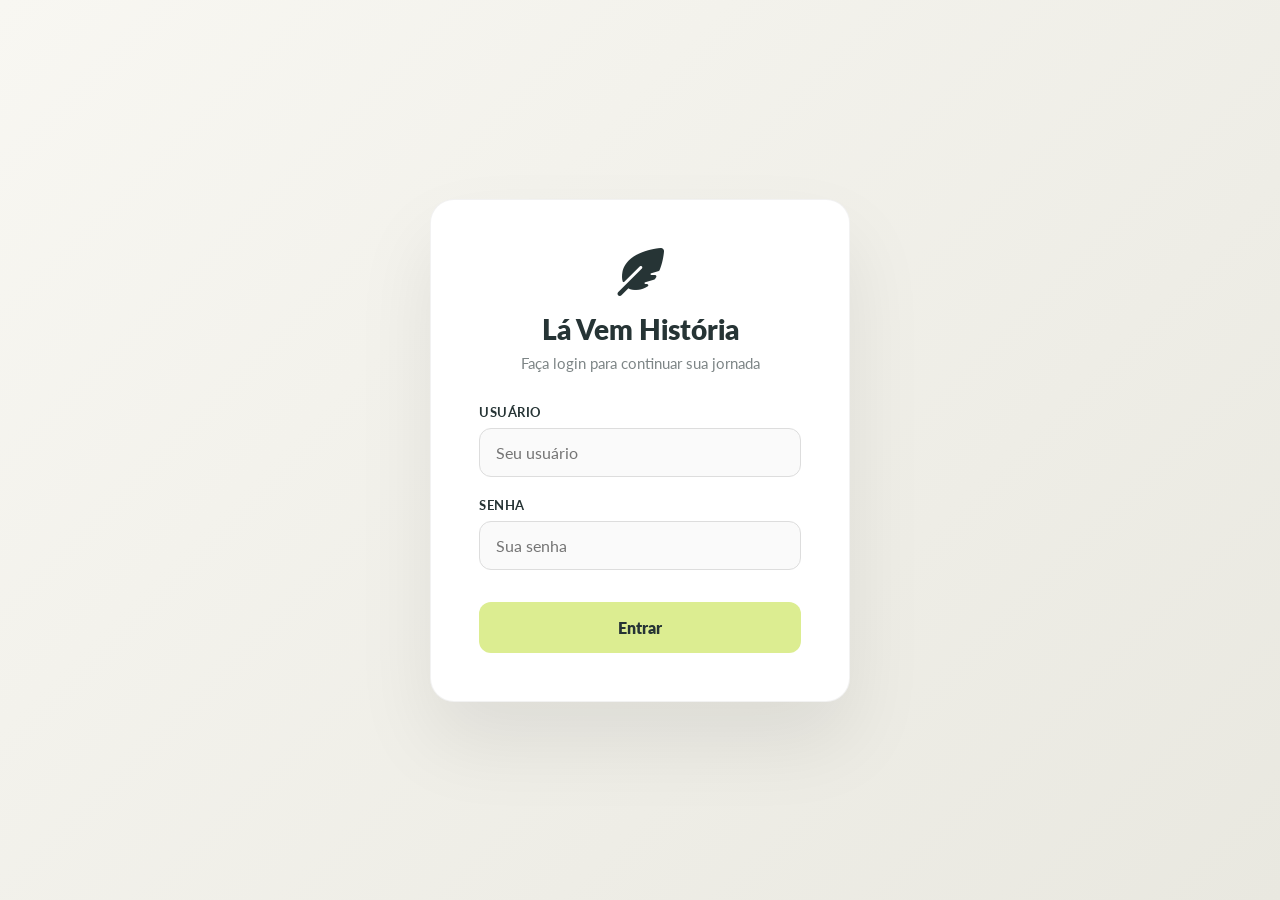
==== login.html @ 6331f94b "Add files via upload" ====
<!DOCTYPE html>
<html lang="pt-BR">
<head>
    <meta charset="UTF-8">
    <meta name="viewport" content="width=device-width, initial-scale=1.0">
    <title>Login - Lá Vem História</title>
    <link rel="stylesheet" href="style.css">
    <link rel="stylesheet" href="https://cdnjs.cloudflare.com/ajax/libs/font-awesome/6.4.0/css/all.min.css">
    <link href="https://fonts.googleapis.com/css2?family=Lato:wght@400;700;800&display=swap" rel="stylesheet">
    <style>
        body {
            display: flex;
            align-items: center;
            justify-content: center;
            background-repeat: no-repeat;
            background-size: cover;
            background-position: center;
            /* Using a gradient that matches the theme if image fails */
            background: linear-gradient(135deg, #f8f7f2 0%, #e9e8e0 100%);
        }

        .login-card {
            background: white;
            padding: 48px;
            border-radius: 24px;
            box-shadow: 0px 40px 80px rgba(0, 0, 0, 0.08);
            width: 100%;
            max-width: 420px;
            text-align: center;
            border: 1px solid rgba(0,0,0,0.05);
        }

        .logo-area {
            margin-bottom: 32px;
        }

        .logo-area i {
            font-size: 48px;
            color: var(--color-text-dark);
            margin-bottom: 16px;
        }

        .login-card h1 {
            font-size: 28px;
            font-weight: 800;
            margin-bottom: 8px;
            color: var(--color-text-dark);
        }

        .login-card p {
            color: var(--color-text-muted);
            font-size: 15px;
            margin-bottom: 32px;
        }

        .input-group {
            margin-bottom: 20px;
            text-align: left;
        }

        .input-group label {
            display: block;
            font-size: 13px;
            font-weight: 700;
            margin-bottom: 8px;
            color: var(--color-text-dark);
            text-transform: uppercase;
            letter-spacing: 0.5px;
        }

        .input-group input {
            width: 100%;
            padding: 14px 16px;
            border-radius: 12px;
            border: 1px solid #ddd;
            font-size: 16px;
            transition: border-color 0.2s, box-shadow 0.2s;
            background: #fafafa;
        }

        .input-group input:focus {
            outline: none;
            border-color: var(--color-accent-green);
            box-shadow: 0 0 0 4px rgba(220, 237, 145, 0.2);
            background: white;
        }

        .login-btn {
            width: 100%;
            padding: 16px;
            border-radius: 12px;
            border: none;
            background-color: var(--color-accent-green);
            color: var(--color-text-dark);
            font-size: 16px;
            font-weight: 800;
            cursor: pointer;
            transition: transform 0.2s, background-color 0.2s;
            margin-top: 12px;
        }

        .login-btn:hover {
            background-color: #d2e47e;
            transform: translateY(-2px);
        }

        .login-btn:active {
            transform: translateY(0);
        }

        .error-message {
            color: #ff4757;
            font-size: 14px;
            margin-top: 16px;
            display: none;
        }
    </style>
</head>
<body>
    <div class="login-card">
        <div class="logo-area">
            <i class="fa-solid fa-feather-pointed"></i>
            <h1>Lá Vem História</h1>
            <p>Faça login para continuar sua jornada</p>
        </div>

        <form id="loginForm">
            <div class="input-group">
                <label for="username">Usuário</label>
                <input type="text" id="username" placeholder="Seu usuário" required>
            </div>

            <div class="input-group">
                <label for="password">Senha</label>
                <input type="password" id="password" placeholder="Sua senha" required>
            </div>

            <button type="submit" class="login-btn">Entrar</button>
            <div id="errorMessage" class="error-message">Usuário ou senha incorretos.</div>
        </form>
    </div>

    <script src="login.js"></script>
</body>
</html>
---- style.css ----
:root {
    --bg-main: #f8f7f2;
    --bg-content: #f8f7f0;
    --color-text-dark: #263435;
    --color-text-muted: rgba(38, 52, 53, 0.6);
    --color-accent-green: #dced91;
    --color-progress: #17bf9d;
    --shadow-menu: 0px 38px 38px 0px rgba(0,0,0,0.09), 0px 9px 21px 0px rgba(0,0,0,0.1);
    --shadow-photo: 0px 50px 30px 0px rgba(0,0,0,0.05), 0px 22px 22px 0px rgba(0,0,0,0.09);
    --border-btn: rgba(38, 52, 53, 0.5);
    
    --font-heading: 'Lato', sans-serif;
    --font-body: 'Lato', sans-serif;
}

* {
    box-sizing: border-box;
    margin: 0;
    padding: 0;
}

body {
    background-color: var(--bg-main);
    color: var(--color-text-dark);
    font-family: var(--font-body);
    height: 100vh;
    overflow: hidden;
}

button, input, select, textarea {
    font-family: inherit;
}

.app-container {
    display: flex;
    height: 100vh;
    position: relative;
    padding: 24px 0;
    box-sizing: border-box;
    overflow: hidden;
}

/* ==================================
   ICON MENU (Far Left)
   ================================== */
.icon-menu {
    width: 110px;
    display: flex;
    flex-direction: column;
    align-items: center;
    padding: 24px 0;
    flex-shrink: 0;
}

.avatar-container {
    width: 64px;
    height: 64px;
    border-radius: 50%;
    overflow: hidden;
    margin-bottom: 24px;
}

.avatar-container img {
    width: 100%;
    height: 100%;
    object-fit: cover;
}

.nav-icons {
    display: flex;
    flex-direction: column;
    gap: 24px;
    align-items: center;
    flex-grow: 1;
}

.nav-item {
    display: flex;
    flex-direction: column;
    align-items: center;
    justify-content: center;
    width: 78px;
    height: 74px;
    border-radius: 8px;
    color: var(--color-text-dark);
    cursor: pointer;
    transition: background-color 0.2s;
}

.nav-item i {
    font-size: 24px;
    margin-bottom: 8px;
}

.nav-item span {
    font-size: 11px;
}

.nav-item.active {
    background-color: rgba(220, 237, 145, 0.2);
}

.nav-item:hover:not(.active) {
    background-color: rgba(0, 0, 0, 0.03);
}

.bottom-logo {
    margin-top: auto;
    color: var(--color-text-dark);
}

/* ==================================
   FLOATING SIDEBAR
   ================================== */
.floating-menu {
    width: 335px;
    height: 100%;
    background-color: var(--bg-main);
    border: 1px solid rgba(38, 52, 53, 0.1);
    border-radius: 32px;
    box-shadow: var(--shadow-menu);
    display: flex;
    flex-direction: column;
    padding: 24px;
    flex-shrink: 0;
    margin-left: -5px; /* Pull it a bit inside */
    z-index: 10;
    box-sizing: border-box;
}

.user-greeting {
    margin-bottom: 16px;
}

.user-greeting h1 {
    font-size: 18px;
    font-weight: 700;
    margin-bottom: 8px;
}

.progress-container {
    display: flex;
    flex-direction: column;
    gap: 6px;
}

.progress-bar {
    width: 100%;
    height: 5px;
    background-color: rgba(23, 191, 157, 0.1);
    border: 1px solid rgba(23, 191, 157, 0.6);
    border-radius: 4px;
    position: relative;
}

.progress-fill {
    position: absolute;
    top: -1px;
    left: 0;
    height: 5px;
    background-color: var(--color-progress);
    border-radius: 4px;
}

.progress-text {
    font-size: 12px;
    font-weight: 600;
}

.divider {
    border: none;
    height: 1px;
    background: linear-gradient(90deg, rgba(38,52,53,1) 0%, rgba(38,52,53,0) 100%);
    opacity: 0.24;
    margin: 16px 0;
}

.chapter-list {
    display: flex;
    flex-direction: column;
    gap: 16px;
    flex-grow: 1;
    overflow-y: auto;
}

/* Remove default scrollbar */
.chapter-list::-webkit-scrollbar {
    width: 0;
    background: transparent;
}

.chapter-header {
    background-color: var(--color-accent-green);
    border-radius: 8px;
    padding: 12px 16px;
    display: flex;
    justify-content: space-between;
    align-items: center;
    cursor: pointer;
    transition: transform 0.2s ease;
}
.chapter-header:hover { transform: scale(0.98); }

.chapter-header i {
    transition: transform 0.3s ease;
}

.chapter.open .chapter-header i {
    transform: rotate(180deg);
}

.chapter-header h2 {
    font-size: 15px;
    font-weight: 700;
}

.question-list {
    list-style: none;
    padding-left: 8px;
    display: none;
    flex-direction: column;
    gap: 8px;
    margin-top: 8px;
}

.chapter.open .question-list {
    display: flex;
}

.question-item {
    display: flex;
    align-items: flex-start;
    gap: 12px;
    padding: 8px 12px;
    border-radius: 8px;
    font-size: 13px;
    cursor: pointer;
    transition: background 0.2s;
}

.question-item.completed {
    color: var(--color-text-dark);
    opacity: 0.6;
    font-weight: 400;
}
.question-item.completed i {
    font-size: 12px;
    margin-top: 4px;
}

.question-item.active {
    background-color: rgba(220, 237, 145, 0.2);
    border: 1px solid var(--color-accent-green);
    color: var(--color-text-dark);
    opacity: 1;
    font-weight: 700;
}
.question-item.active i {
    margin-top: 4px;
    font-size: 12px;
}

.question-item.upcoming {
    background-color: rgba(255, 255, 255, 0.37);
    color: var(--color-text-dark);
    opacity: 1;
    font-weight: 400;
}
.question-item.upcoming i {
    margin-top: 4px;
    font-size: 12px;
    color: var(--color-text-dark);
}
.question-item:hover { background-color: rgba(255,255,255, 0.6); }

/* ==================================
   MAIN CONTENT AREA
   ================================== */
.main-content {
    flex-grow: 1;
    background-color: var(--bg-content);
    position: relative;
    height: 100%;
    overflow: hidden;
}

.content-wrapper {
    max-width: 1700px;
    margin: 0 auto;
    padding: 40px 100px;
    height: 100%;
    display: flex;
    flex-direction: column;
}

.content-header {
    margin-bottom: 24px;
}

.top-bar {
    display: flex;
    justify-content: space-between;
    align-items: center;
    margin-bottom: 16px;
}

.tag {
    background-color: var(--color-accent-green);
    font-size: 12px;
    font-weight: 800;
    padding: 8px 12px;
    border-radius: 8px;
    text-transform: uppercase;
    letter-spacing: 0.5px;
}

.icon-btn.rounded {
    width: 36px;
    height: 36px;
    border-radius: 50%;
    border: none;
    background: transparent;
    display: flex;
    align-items: center;
    justify-content: center;
    cursor: pointer;
    font-size: 16px;
    transition: background 0.2s;
}
.icon-btn.rounded:hover { background: rgba(0,0,0,0.05); }

.main-question {
    font-size: 48px;
    font-weight: 800;
    line-height: 1.1;
    color: var(--color-text-dark);
}

.answer-area {
    background-color: rgba(255, 255, 255, 0.58);
    border-radius: 16px;
    padding: 32px;
    display: flex;
    flex-direction: column;
    flex-grow: 1;
    justify-content: space-between;
    min-height: 0;
    overflow: hidden;
}

.text-content {
    flex-grow: 1;
    overflow-y: hidden;
    padding-right: 12px;
    display: flex;
    flex-direction: column;
}

.text-content p {
    font-size: 16px;
    line-height: 1.6;
    color: var(--color-text-dark);
    max-width: 800px;
}

.answer-input {
    width: 100%;
    flex-grow: 1;
    height: auto;
    min-height: 100px;
    background: transparent;
    border: none;
    resize: none;
    font-family: var(--font-body);
    font-size: 16px;
    line-height: 1.6;
    color: var(--color-text-dark);
    outline: none;
    overflow-y: auto;
}

.answer-input::placeholder {
    color: var(--color-text-muted);
    font-style: italic;
}

.media-controls {
    display: flex;
    justify-content: space-between;
    align-items: center;
    padding-top: 16px;
    position: relative;
    z-index: 50;
}

.media-thumbnails {
    position: absolute;
    left: 50%;
    transform: translateX(-50%);
    bottom: 20px;
    display: flex;
    align-items: flex-end;
    z-index: 100;
    pointer-events: auto;
}

.thumbnail {
    width: 80px;
    height: 80px;
    border-radius: 16px;
    background: white;
    box-shadow: var(--shadow-photo);
    overflow: hidden;
    position: relative;
    border: 3px solid white;
}

.thumbnail img {
    width: 100%;
    height: 100%;
    object-fit: cover;
}

.thumbnail.t1 {
    transform: rotate(4deg);
    z-index: 2;
}
.thumbnail.t2 {
    transform: rotate(-9deg);
    margin-left: -20px;
    z-index: 1;
}

.actions-left {
    display: flex;
    gap: 12px;
    z-index: 10;
}

.action-btn {
    display: flex;
    align-items: center;
    gap: 6px;
    padding: 6px 12px;
    border-radius: 20px;
    border: 1px solid var(--border-btn);
    background: transparent;
    cursor: pointer;
    font-family: var(--font-body);
    font-size: 11px;
    font-weight: 600;
    text-transform: uppercase;
    letter-spacing: 0.5px;
    color: var(--color-text-dark);
    transition: all 0.2s ease;
}

.action-btn i {
    font-size: 14px;
}

.action-btn:hover:not(:disabled) { background: rgba(255,255,255,0.8); transform: translateY(-1px); }

.action-btn:disabled {
    opacity: 0.4;
    cursor: not-allowed;
    background: transparent;
    pointer-events: none;
}

.actions-right {
    z-index: 10;
}

.record-btn {
    display: flex;
    align-items: center;
    gap: 4px;
    padding: 6px 12px;
    border-radius: 20px;
    border: 1px solid var(--border-btn);
    background: transparent;
    cursor: pointer;
    font-size: 14px;
    transition: background 0.2s;
}
.record-btn:hover { background: rgba(0,0,0,0.05); }

.record-btn.dictating {
    background: rgba(255, 71, 87, 0.1);
    border-color: #ff4757;
    animation: pulse-red 1.5s infinite;
}
.record-btn.dictating .text-dark path, .record-btn.dictating .text-light path {
    fill: #ff4757;
    fill-opacity: 1;
}

.text-dark { color: var(--color-text-dark); }
.text-light { color: rgba(38, 52, 53, 0.5); }

/* Footer navigation */
.nav-footer {
    display: flex;
    justify-content: space-between;
    margin-top: 32px;
}

.nav-btn.icon-only {
    width: 40px;
    height: 40px;
    border: 1px solid var(--color-text-dark);
    background: transparent;
    border-radius: 8px;
    display: flex;
    align-items: center;
    justify-content: center;
    cursor: pointer;
    transition: all 0.2s;
}

.nav-btn.text-icon {
    height: 40px;
    border: 1px solid var(--color-text-dark);
    background: transparent;
    border-radius: 8px;
    display: flex;
    align-items: center;
    justify-content: center;
    gap: 8px;
    padding: 0 16px;
    cursor: pointer;
    font-family: var(--font-body);
    font-weight: 700;
    transition: all 0.2s;
}

.nav-btn:hover {
    background: var(--color-text-dark);
    color: white;
}

/* ==================================
   MOBILE HEADER & OVERLAYS
   ================================== */
.mobile-top-bar {
    display: none;
    align-items: center;
    justify-content: space-between;
    padding: 16px 24px;
    background-color: var(--bg-main);
    border-bottom: 1px solid rgba(0,0,0,0.05);
    z-index: 50;
    width: 100%;
}

.mobile-title {
    font-size: 16px;
    font-weight: 800;
    color: var(--color-text-dark);
    flex-grow: 1;
    margin-left: 12px;
}

.mobile-menu-btn {
    background: none;
    border: none;
    font-size: 24px;
    color: var(--color-text-dark);
    cursor: pointer;
}

.sidebar-backdrop {
    position: fixed;
    top: 0;
    left: 0;
    width: 100vw;
    height: 100vh;
    background: rgba(0, 0, 0, 0.4);
    z-index: 30;
    opacity: 0;
    visibility: hidden;
    transition: all 0.3s ease;
}

.sidebar-backdrop.active {
    opacity: 1;
    visibility: visible;
}

/* ==================================
   SEARCH & FILTER
   ================================== */
.search-btn {
    display: none;
}

.search-input-field {
    display: none;
}

.nav-search-input {
    display: block;
    position: absolute;
    left: 90px; /* Slide right next to nav item */
    top: 50%;
    transform: translateY(-50%);
    background: var(--bg-main);
    border: 1px solid var(--color-accent-green);
    border-radius: 8px;
    padding: 8px 12px;
    width: 0;
    opacity: 0;
    visibility: hidden;
    z-index: 100;
    box-shadow: var(--shadow-photo);
    transition: all 0.3s ease;
    font-size: 14px;
    font-family: var(--font-body);
    outline: none;
    color: var(--color-text-dark);
}

.nav-search-input.active {
    width: 200px;
    opacity: 1;
    visibility: visible;
}

/* ==================================
   DYNAMIC AUDIO PLAYER
   ================================== */
.dynamic-audio-container {
    margin-top: 16px;
    display: flex;
    flex-direction: column;
    gap: 8px;
}
.audio-wrapper {
    display: flex;
    align-items: center;
    background: #f1f2f6;
    padding: 8px 16px;
    border-radius: 24px;
    gap: 12px;
    width: fit-content;
    box-shadow: 0 4px 6px rgba(0,0,0,0.05);
}
.audio-wrapper audio {
    height: 36px;
    outline: none;
}
.delete-audio-btn {
    background: transparent;
    border: none;
    color: #ff4757;
    cursor: pointer;
    font-size: 16px;
    padding: 8px;
    transition: transform 0.2s ease;
}
.delete-audio-btn:hover {
    transform: scale(1.15);
}

/* ==================================
   IMAGE MODAL LAZY VIEW
   ================================== */
.image-modal {
    position: fixed;
    top: 0; left: 0; width: 100vw; height: 100vh;
    background: rgba(0,0,0,0.85);
    display: flex;
    align-items: center; justify-content: center;
    z-index: 1000;
    opacity: 0;
    visibility: hidden;
    backdrop-filter: blur(4px);
    transition: all 0.3s ease;
}

.image-modal.active {
    opacity: 1;
    visibility: visible;
}

.image-modal-content {
    display: flex;
    flex-direction: column;
    align-items: center;
    max-width: 90vw;
    max-height: 90vh;
}

.image-modal-content img {
    max-width: 100%;
    max-height: 70vh;
    border-radius: 12px;
    box-shadow: 0 20px 40px rgba(0,0,0,0.3);
}

.image-modal-actions {
    margin-top: 24px;
    display: flex;
    gap: 16px;
}

.modal-btn {
    padding: 10px 24px;
    border-radius: 20px;
    border: none;
    font-family: var(--font-body);
    font-weight: 700;
    font-size: 14px;
    cursor: pointer;
    display: flex;
    align-items: center;
    gap: 8px;
    transition: all 0.2s ease;
}

.modal-btn.delete-btn {
    background: rgba(255, 71, 87, 0.9);
    color: white;
}
.modal-btn.delete-btn:hover { background: #ff4757; transform: scale(1.05); }

.modal-btn.close-btn {
    background: white;
    color: var(--color-text-dark);
}
.modal-btn.close-btn:hover { background: #f1f2f6; transform: scale(1.05); }

/* ==================================
   AUDIO RECORDER MODAL
   ================================== */
.audio-modal-content {
    background: white;
    border-radius: 20px;
    padding: 32px;
    display: flex;
    flex-direction: column;
    align-items: center;
    width: 320px;
    text-align: center;
    box-shadow: 0 20px 40px rgba(0,0,0,0.3);
}

.record-indicator {
    display: flex;
    flex-direction: column;
    align-items: center;
    gap: 16px;
    margin-bottom: 24px;
}

.pulse-circle {
    width: 80px;
    height: 80px;
    border-radius: 50%;
    background-color: #ff4757;
    opacity: 0.2;
    transition: all 0.3s ease;
}

.pulse-circle.recording {
    opacity: 1;
    animation: pulse-red 1.5s infinite;
}

#recordTimer {
    font-size: 32px;
    font-weight: 800;
    color: var(--color-text-dark);
}

.record-status-text {
    font-size: 14px;
    color: var(--color-text-muted);
    margin-top: -8px;
    margin-bottom: 8px;
}

.audio-preview-container {
    width: 100%;
    margin-bottom: 16px;
}
.audio-preview-container audio {
    width: 100%;
}

@keyframes pulse-red {
    0% { transform: scale(0.95); box-shadow: 0 0 0 0 rgba(255, 71, 87, 0.7); }
    70% { transform: scale(1); box-shadow: 0 0 0 15px rgba(255, 71, 87, 0); }
    100% { transform: scale(0.95); box-shadow: 0 0 0 0 rgba(255, 71, 87, 0); }
}

/* ==================================
   RESPONSIVENESS
   ================================== */

/* TABLETS (Max 1024px) */
@media (max-width: 1024px) {
    .content-wrapper {
        padding: 40px 30px;
    }
    
    .floating-menu {
        width: 300px;
    }

    .main-question {
        font-size: 36px;
    }
}

/* MOBILE (Max 768px) */
@media (max-width: 768px) {
    body {
        overflow-y: auto;
    }

    .app-container {
        flex-direction: column;
        padding: 0;
        height: auto;
        min-height: 100vh;
        overflow: visible;
    }

    .mobile-top-bar {
        display: flex;
        position: sticky;
        top: 0;
    }

    /* Transform Far Left Menu into a Bottom Nav or hide it */
    .icon-menu {
        display: none; /* We hide the side icon menu on mobile for simplicity, or we could make it a bottom nav */
    }

    /* Transform Floating Sidebar into Off-Canvas Menu */
    .floating-menu {
        position: fixed;
        top: 0;
        right: -320px;
        width: 300px;
        height: 100vh;
        margin: 0;
        border-radius: 0;
        z-index: 40;
        transition: right 0.3s ease;
    }

    .floating-menu.open {
        right: 0;
    }

    .main-content {
        height: auto;
        overflow: visible;
    }

    .content-wrapper {
        padding: 24px;
    }

    .main-question {
        font-size: 28px;
    }

    .answer-area {
        padding: 24px 16px;
        min-height: 400px;
    }

    .media-controls {
        flex-direction: column;
        align-items: stretch;
        gap: 16px;
    }

    .actions-left, .actions-right {
        justify-content: space-between;
        width: 100%;
    }

    .media-thumbnails {
        position: static;
        margin: 16px 0;
        justify-content: center;
    }
}
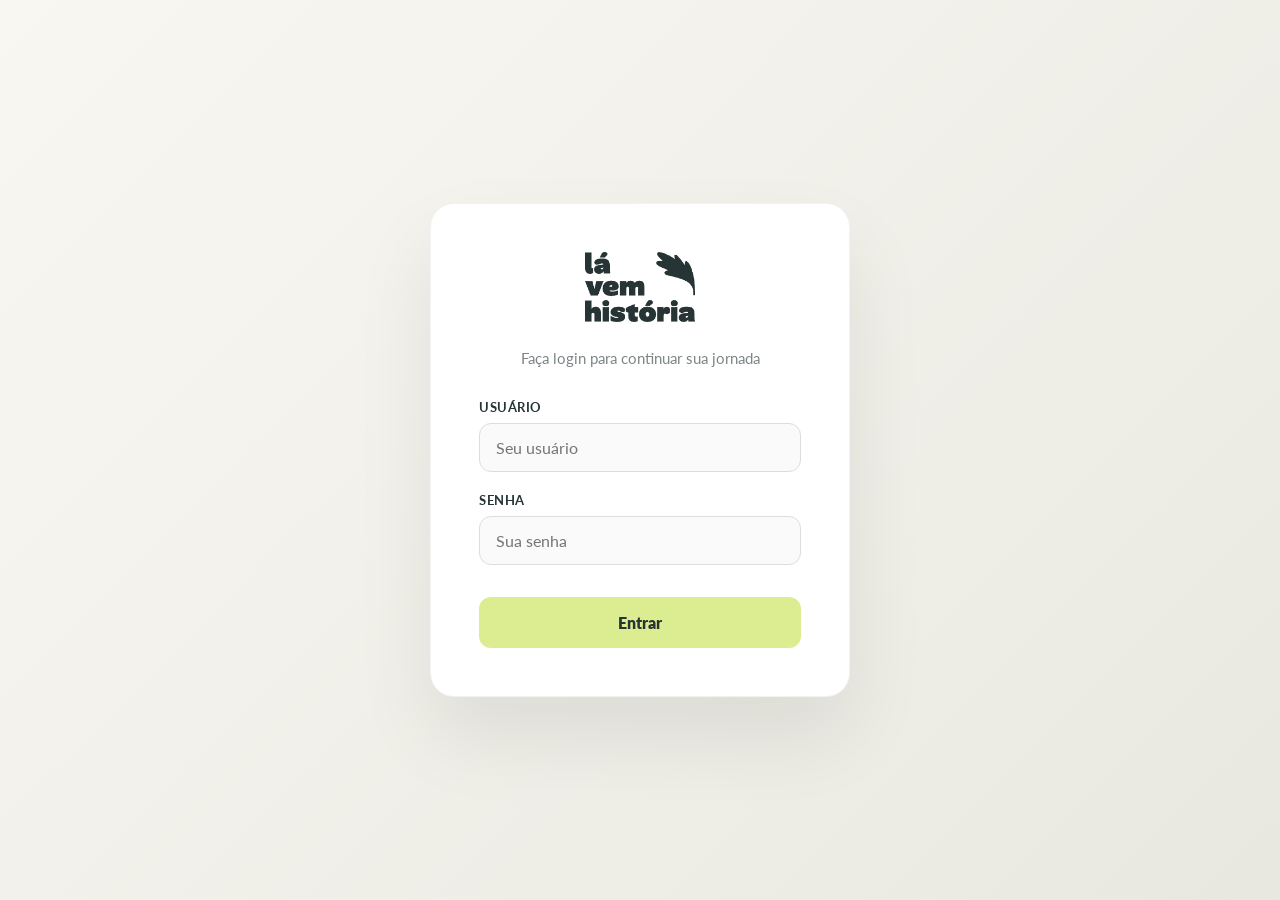
==== commit eb66b366: "Add files via upload" ====
--- a/login.html
+++ b/login.html
@@ -119,8 +119,7 @@
 <body>
     <div class="login-card">
         <div class="logo-area">
-            <i class="fa-solid fa-feather-pointed"></i>
-            <h1>Lá Vem História</h1>
+            <img src="logo.png" alt="Lá Vem História" style="width: 110px; margin-bottom: 24px;">
             <p>Faça login para continuar sua jornada</p>
         </div>
 
